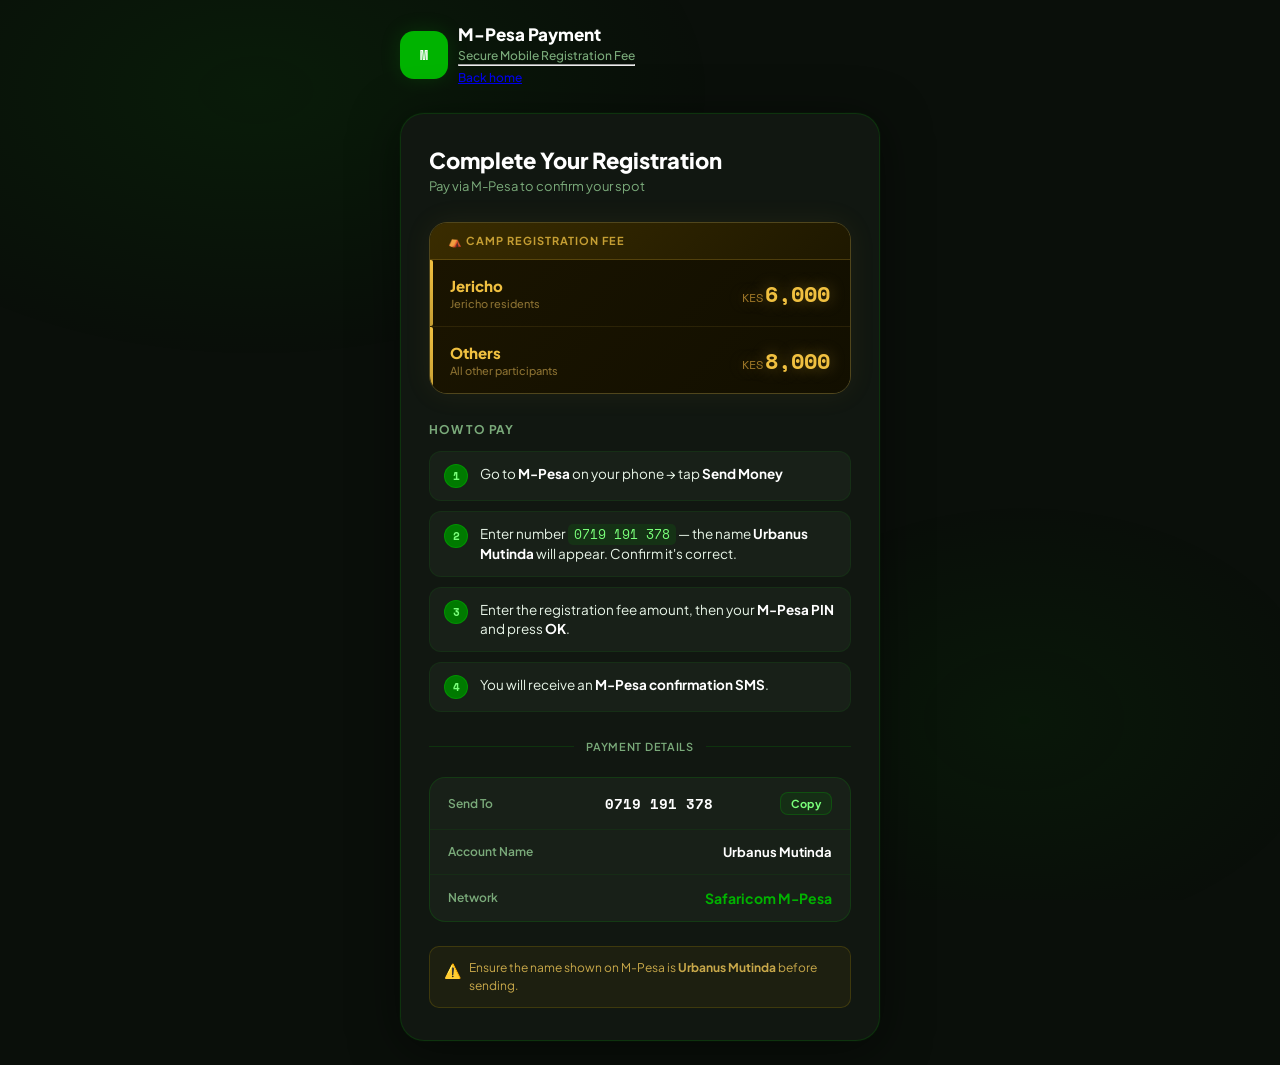
==== registration-payment (1).html @ 1bc33353 "adding conuntdown" ====
<!DOCTYPE html>
<html lang="en">
<head>
<meta charset="UTF-8">
<meta name="viewport" content="width=device-width, initial-scale=1.0">
<title>Registration Payment – M-Pesa</title>
<link href="https://fonts.googleapis.com/css2?family=Plus+Jakarta+Sans:wght@400;500;600;700;800&family=Space+Mono:wght@400;700&display=swap" rel="stylesheet">
<style>
  :root {
    --green: #00b300;
    --green-light: #00d900;
    --green-dark: #007a00;
    --green-glow: rgba(0,179,0,0.18);
    --bg: #0a0f0a;
    --surface: #111711;
    --surface2: #182018;
    --border: rgba(0,179,0,0.18);
    --text: #e8f5e8;
    --muted: #7aaa7a;
    --white: #ffffff;
  }

  *, *::before, *::after { box-sizing: border-box; margin: 0; padding: 0; }

  body {
    font-family: 'Plus Jakarta Sans', sans-serif;
    background: var(--bg);
    color: var(--text);
    min-height: 100vh;
    display: flex;
    align-items: center;
    justify-content: center;
    padding: 24px 16px;
    position: relative;
    overflow-x: hidden;
  }

  body::before {
    content: '';
    position: fixed;
    inset: 0;
    background:
      radial-gradient(ellipse 60% 50% at 20% 10%, rgba(0,179,0,0.08) 0%, transparent 60%),
      radial-gradient(ellipse 40% 40% at 80% 80%, rgba(0,100,0,0.1) 0%, transparent 60%);
    pointer-events: none;
  }

  .container {
    width: 100%;
    max-width: 480px;
    position: relative;
    z-index: 1;
  }

  /* Header badge */
  .mpesa-badge {
    display: flex;
    align-items: center;
    gap: 10px;
    margin-bottom: 28px;
    animation: fadeDown 0.5s ease both;
  }
  .mpesa-logo {
    width: 48px; height: 48px;
    background: var(--green);
    border-radius: 14px;
    display: flex; align-items: center; justify-content: center;
    font-family: 'Space Mono', monospace;
    font-weight: 700;
    font-size: 13px;
    color: #fff;
    letter-spacing: -0.5px;
    box-shadow: 0 0 20px var(--green-glow);
  }
  .mpesa-label { line-height: 1.2; }
  .mpesa-label strong { display: block; font-size: 17px; font-weight: 800; color: var(--white); }
  .mpesa-label span { font-size: 12px; color: var(--muted); font-weight: 500; }

  /* Card */
  .card {
    background: var(--surface);
    border: 1px solid var(--border);
    border-radius: 24px;
    padding: 32px 28px;
    box-shadow: 0 8px 48px rgba(0,0,0,0.5), 0 0 0 1px rgba(0,179,0,0.05);
    animation: fadeUp 0.55s ease both 0.1s;
  }

  .card-title {
    font-size: 22px;
    font-weight: 800;
    color: var(--white);
    margin-bottom: 4px;
  }
  .card-sub {
    font-size: 13px;
    color: var(--muted);
    margin-bottom: 28px;
  }

  /* Camp fee box */
  .fee-box {
    border-radius: 18px;
    overflow: hidden;
    margin-bottom: 28px;
    border: 1px solid rgba(197,158,51,0.35);
    box-shadow: 0 0 28px rgba(197,158,51,0.08);
  }
  .fee-box-header {
    background: linear-gradient(135deg, #3a2c00, #1e1800);
    padding: 11px 18px;
    display: flex;
    align-items: center;
    gap: 8px;
    border-bottom: 1px solid rgba(197,158,51,0.25);
  }
  .fee-box-header span {
    font-size: 11px;
    font-weight: 700;
    color: #c59e33;
    text-transform: uppercase;
    letter-spacing: 1px;
  }
  .fee-row {
    display: flex;
    align-items: center;
    justify-content: space-between;
    padding: 16px 20px;
    background: linear-gradient(135deg, #1a1400, #120f00);
    border-bottom: 1px solid rgba(197,158,51,0.12);
    position: relative;
    overflow: hidden;
    transition: background 0.2s;
  }
  .fee-row:last-child { border-bottom: none; }
  .fee-row::before {
    content: '';
    position: absolute;
    left: 0; top: 0; bottom: 0;
    width: 3px;
    background: linear-gradient(180deg, #f0c040, #c59e33);
    border-radius: 0 2px 2px 0;
  }
  .fee-row-left { display: flex; flex-direction: column; gap: 2px; }
  .fee-row-name {
    font-size: 15px;
    font-weight: 800;
    color: #f0c040;
  }
  .fee-row-desc {
    font-size: 11px;
    color: #8a7030;
    font-weight: 500;
  }
  .fee-row-amount {
    font-family: 'Space Mono', monospace;
    font-size: 22px;
    font-weight: 700;
    color: #f0c040;
    text-shadow: 0 0 16px rgba(240,192,64,0.35);
  }
  .fee-row-amount span {
    font-size: 12px;
    color: #a07828;
    font-weight: 400;
    margin-right: 2px;
  }

  /* Steps */
  .steps-title {
    font-size: 12px;
    font-weight: 700;
    color: var(--muted);
    text-transform: uppercase;
    letter-spacing: 0.8px;
    margin-bottom: 14px;
  }
  .steps { display: flex; flex-direction: column; gap: 10px; margin-bottom: 28px; }
  .step {
    display: flex;
    gap: 12px;
    align-items: flex-start;
    padding: 12px 14px;
    background: var(--surface2);
    border: 1px solid rgba(0,179,0,0.1);
    border-radius: 12px;
    transition: border-color 0.2s;
  }
  .step:hover { border-color: rgba(0,179,0,0.3); }
  .step-num {
    width: 24px; height: 24px; flex-shrink: 0;
    background: var(--green-dark);
    border: 1px solid rgba(0,255,0,0.2);
    border-radius: 50%;
    display: flex; align-items: center; justify-content: center;
    font-family: 'Space Mono', monospace;
    font-size: 11px; font-weight: 700;
    color: #7aff7a;
  }
  .step-text { font-size: 13.5px; color: var(--text); line-height: 1.45; }
  .step-text strong { color: var(--white); font-weight: 700; }
  .step-text code {
    font-family: 'Space Mono', monospace;
    background: rgba(0,179,0,0.12);
    color: #7aff7a;
    padding: 1px 6px;
    border-radius: 5px;
    font-size: 12.5px;
  }

  /* Divider */
  .divider {
    display: flex; align-items: center; gap: 12px;
    margin: 24px 0;
    font-size: 11px; color: var(--muted); font-weight: 600; text-transform: uppercase; letter-spacing: 0.7px;
  }
  .divider::before, .divider::after {
    content: ''; flex: 1; height: 1px; background: var(--border);
  }

  /* Paybill box */
  .paybill-box {
    background: var(--surface2);
    border: 1px solid var(--border);
    border-radius: 16px;
    overflow: hidden;
    margin-bottom: 24px;
  }
  .paybill-row {
    display: flex;
    align-items: center;
    justify-content: space-between;
    padding: 14px 18px;
    border-bottom: 1px solid rgba(0,179,0,0.08);
    gap: 12px;
  }
  .paybill-row:last-child { border-bottom: none; }
  .paybill-row-label { font-size: 12px; color: var(--muted); font-weight: 600; min-width: 90px; }
  .paybill-row-value {
    font-family: 'Space Mono', monospace;
    font-size: 14px;
    font-weight: 700;
    color: var(--white);
    text-align: right;
  }
  .copy-btn {
    background: rgba(0,179,0,0.1);
    border: 1px solid rgba(0,179,0,0.25);
    color: #7aff7a;
    font-size: 11px;
    font-weight: 700;
    padding: 4px 10px;
    border-radius: 8px;
    cursor: pointer;
    font-family: 'Plus Jakarta Sans', sans-serif;
    transition: all 0.15s;
    letter-spacing: 0.3px;
    white-space: nowrap;
  }
  .copy-btn:hover { background: rgba(0,179,0,0.2); }
  .copy-btn.copied { color: #fff; background: var(--green); border-color: var(--green); }

  /* Confirm button */
  .confirm-btn {
    width: 100%;
    padding: 16px;
    background: linear-gradient(135deg, var(--green), var(--green-dark));
    border: none;
    border-radius: 14px;
    color: #fff;
    font-family: 'Plus Jakarta Sans', sans-serif;
    font-size: 15px;
    font-weight: 800;
    cursor: pointer;
    letter-spacing: 0.3px;
    transition: all 0.2s;
    box-shadow: 0 4px 24px rgba(0,179,0,0.3);
    position: relative;
    overflow: hidden;
  }
  .confirm-btn::after {
    content: '';
    position: absolute;
    inset: 0;
    background: linear-gradient(180deg, rgba(255,255,255,0.1), transparent);
    pointer-events: none;
  }
  .confirm-btn:hover { transform: translateY(-1px); box-shadow: 0 6px 32px rgba(0,179,0,0.45); }
  .confirm-btn:active { transform: translateY(0); }

  /* Note */
  .note {
    margin-top: 16px;
    display: flex;
    gap: 8px;
    align-items: flex-start;
    padding: 12px 14px;
    background: rgba(255,200,0,0.05);
    border: 1px solid rgba(255,200,0,0.15);
    border-radius: 10px;
    font-size: 12px;
    color: #c8a84a;
    line-height: 1.5;
  }
  .note-icon { flex-shrink: 0; font-size: 14px; margin-top: 1px; }

  /* Modal overlay */
  .overlay {
    display: none;
    position: fixed; inset: 0;
    background: rgba(0,0,0,0.75);
    z-index: 100;
    align-items: center;
    justify-content: center;
    padding: 24px;
    backdrop-filter: blur(4px);
  }
  .overlay.show { display: flex; }
  .modal {
    background: var(--surface);
    border: 1px solid var(--border);
    border-radius: 24px;
    padding: 36px 28px;
    max-width: 380px;
    width: 100%;
    text-align: center;
    animation: popIn 0.3s cubic-bezier(0.34,1.56,0.64,1) both;
  }
  .modal-icon {
    width: 64px; height: 64px;
    background: rgba(0,179,0,0.12);
    border: 2px solid var(--green);
    border-radius: 50%;
    display: flex; align-items: center; justify-content: center;
    font-size: 28px;
    margin: 0 auto 20px;
  }
  .modal h2 { font-size: 20px; font-weight: 800; color: var(--white); margin-bottom: 8px; }
  .modal p { font-size: 13.5px; color: var(--muted); line-height: 1.6; margin-bottom: 24px; }
  .modal-close {
    width: 100%;
    padding: 14px;
    background: var(--green);
    border: none;
    border-radius: 12px;
    color: #fff;
    font-family: 'Plus Jakarta Sans', sans-serif;
    font-size: 14px;
    font-weight: 700;
    cursor: pointer;
  }

  @keyframes fadeDown { from { opacity:0; transform:translateY(-14px); } to { opacity:1; transform:none; } }
  @keyframes fadeUp   { from { opacity:0; transform:translateY(18px);  } to { opacity:1; transform:none; } }
  @keyframes popIn    { from { opacity:0; transform:scale(0.85); }       to { opacity:1; transform:scale(1); } }
</style>
</head>
<body>


<div class="container">
  <div class="mpesa-badge">
    <div class="mpesa-logo">M</div>
    <div class="mpesa-label">
      <strong>M-Pesa Payment</strong>
      <span>Secure Mobile Registration Fee</span> 
      <br><hr>
      <span><a href="index.html">Back home</a></span>
    </div>
  </div>

  <div class="card">
    <div class="card-title">Complete Your Registration</div>
    <div class="card-sub">Pay via M-Pesa to confirm your spot</div>

    <div class="fee-box">
      <div class="fee-box-header">
        <span>⛺ Camp Registration Fee</span>
      </div>
      <div class="fee-row">
        <div class="fee-row-left">
          <div class="fee-row-name">Jericho</div>
          <div class="fee-row-desc">Jericho residents</div>
        </div>
        <div class="fee-row-amount"><span>KES</span>6,000</div>
      </div>
      <div class="fee-row">
        <div class="fee-row-left">
          <div class="fee-row-name">Others</div>
          <div class="fee-row-desc">All other participants</div>
        </div>
        <div class="fee-row-amount"><span>KES</span>8,000</div>
      </div>
    </div>

    <div class="steps-title">How to Pay</div>
    <div class="steps">
      <div class="step">
        <div class="step-num">1</div>
        <div class="step-text">Go to <strong>M-Pesa</strong> on your phone → tap <strong>Send Money</strong></div>
      </div>
      <div class="step">
        <div class="step-num">2</div>
        <div class="step-text">Enter number <code>0719 191 378</code> — the name <strong>Urbanus Mutinda</strong> will appear. Confirm it's correct.</div>
      </div>
      <div class="step">
        <div class="step-num">3</div>
        <div class="step-text">Enter the registration fee amount, then your <strong>M-Pesa PIN</strong> and press <strong>OK</strong>.</div>
      </div>
      <div class="step">
        <div class="step-num">4</div>
        <div class="step-text">You will receive an <strong>M-Pesa confirmation SMS</strong>. </div>
      </div>
    </div>

    <div class="divider">Payment Details</div>

    <div class="paybill-box">
      <div class="paybill-row">
        <span class="paybill-row-label">Send To</span>
        <span class="paybill-row-value">0719 191 378</span>
        <button class="copy-btn" onclick="copyText(this, '0719191378')">Copy</button>
      </div>
      <div class="paybill-row">
        <span class="paybill-row-label">Account Name</span>
        <span class="paybill-row-value" style="font-family:'Plus Jakarta Sans',sans-serif;font-size:13px;">Urbanus Mutinda</span>
      </div>
      <div class="paybill-row">
        <span class="paybill-row-label">Network</span>
        <span class="paybill-row-value" style="color:var(--green);font-family:'Plus Jakarta Sans',sans-serif;">Safaricom M-Pesa</span>
      </div>
    </div>

    <div class="note">
      <span class="note-icon">⚠️</span>
      <span>Ensure the name shown on M-Pesa is <strong>Urbanus Mutinda</strong> before sending.</span>
    </div>
  </div>
</div>

<!-- Success modal -->
<div class="overlay" id="successOverlay">
  <div class="modal">
    <div class="modal-icon">✓</div>
    <h2>Payment Confirmed!</h2>
    <p>Your payment has been received. Your registration is now complete. Check your email for a confirmation receipt.</p>
    <button class="modal-close" onclick="closeModal()">Done</button>
  </div>
</div>

<script>
  function copyText(btn, text) {
    navigator.clipboard.writeText(text).then(() => {
      btn.textContent = 'Copied!';
      btn.classList.add('copied');
      setTimeout(() => { btn.textContent = 'Copy'; btn.classList.remove('copied'); }, 2000);
    }).catch(() => {
      // fallback
      const el = document.createElement('textarea');
      el.value = text;
      document.body.appendChild(el);
      el.select();
      document.execCommand('copy');
      document.body.removeChild(el);
      btn.textContent = 'Copied!';
      btn.classList.add('copied');
      setTimeout(() => { btn.textContent = 'Copy'; btn.classList.remove('copied'); }, 2000);
    });
  }

  function confirmPayment() {
    document.getElementById('successOverlay').classList.add('show');
  }

  function closeModal() {
    document.getElementById('successOverlay').classList.remove('show');
  }
</script>
</body>
</html>
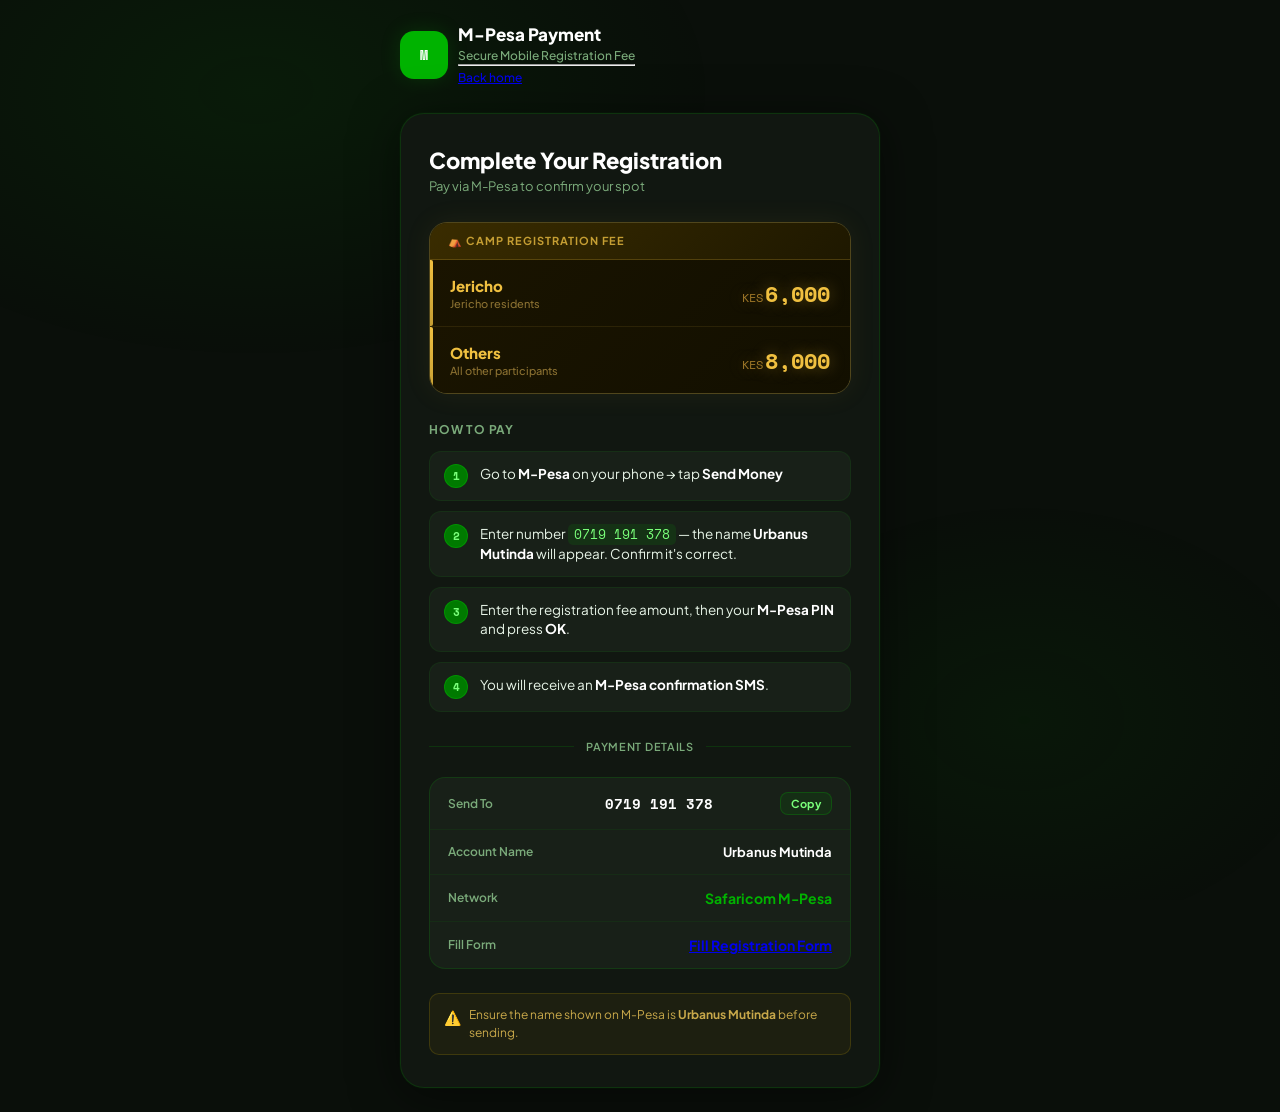
==== commit d960fbb0: "adding a google forms to the payment section" ====
--- a/registration-payment (1).html
+++ b/registration-payment (1).html
@@ -429,6 +429,10 @@
         <span class="paybill-row-label">Network</span>
         <span class="paybill-row-value" style="color:var(--green);font-family:'Plus Jakarta Sans',sans-serif;">Safaricom M-Pesa</span>
       </div>
+      <div class="paybill-row">
+        <span class="paybill-row-label">Fill Form</span>
+        <span class="paybill-row-value" style="color:var(--green);font-family:'Plus Jakarta Sans',sans-serif;"><a href="https://forms.gle/X6wmBNoNGX44U3Va6" target="_blank">Fill Registration Form</a></span>
+      </div>
     </div>
 
     <div class="note">
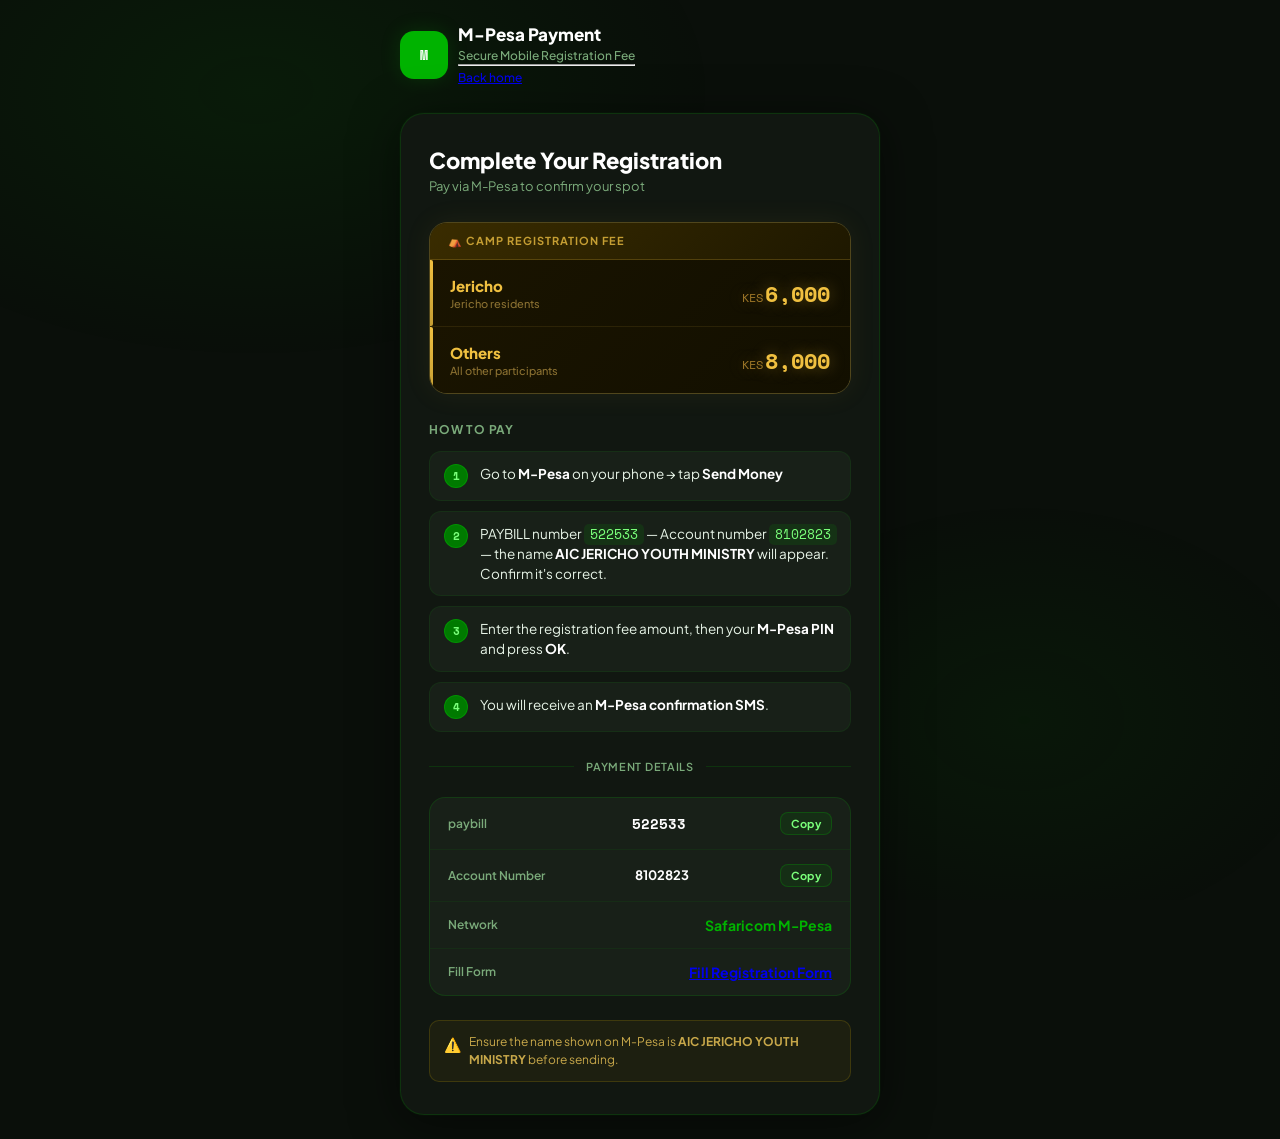
==== commit 60850111: "addind of paybill and account number" ====
--- a/registration-payment (1).html
+++ b/registration-payment (1).html
@@ -401,7 +401,7 @@
       </div>
       <div class="step">
         <div class="step-num">2</div>
-        <div class="step-text">Enter number <code>0719 191 378</code> — the name <strong>Urbanus Mutinda</strong> will appear. Confirm it's correct.</div>
+        <div class="step-text">PAYBILL number <code>522533</code> — Account number  <code>8102823 </code> — the name <strong>AIC JERICHO YOUTH MINISTRY</strong> will appear. Confirm it's correct.</div>
       </div>
       <div class="step">
         <div class="step-num">3</div>
@@ -417,13 +417,14 @@
 
     <div class="paybill-box">
       <div class="paybill-row">
-        <span class="paybill-row-label">Send To</span>
-        <span class="paybill-row-value">0719 191 378</span>
-        <button class="copy-btn" onclick="copyText(this, '0719191378')">Copy</button>
+        <span class="paybill-row-label">paybill </span>
+        <span class="paybill-row-value">522533</span>
+        <button class="copy-btn" onclick="copyText(this, '522533')">Copy</button>
       </div>
       <div class="paybill-row">
-        <span class="paybill-row-label">Account Name</span>
-        <span class="paybill-row-value" style="font-family:'Plus Jakarta Sans',sans-serif;font-size:13px;">Urbanus Mutinda</span>
+        <span class="paybill-row-label">Account Number</span>
+        <span class="paybill-row-value" style="font-family:'Plus Jakarta Sans',sans-serif;font-size:13px;">8102823</span>
+        <button class="copy-btn" onclick="copyText(this, '8102823')">Copy</button>
       </div>
       <div class="paybill-row">
         <span class="paybill-row-label">Network</span>
@@ -437,7 +438,7 @@
 
     <div class="note">
       <span class="note-icon">⚠️</span>
-      <span>Ensure the name shown on M-Pesa is <strong>Urbanus Mutinda</strong> before sending.</span>
+      <span>Ensure the name shown on M-Pesa is <strong>AIC JERICHO YOUTH MINISTRY</strong> before sending.</span>
     </div>
   </div>
 </div>
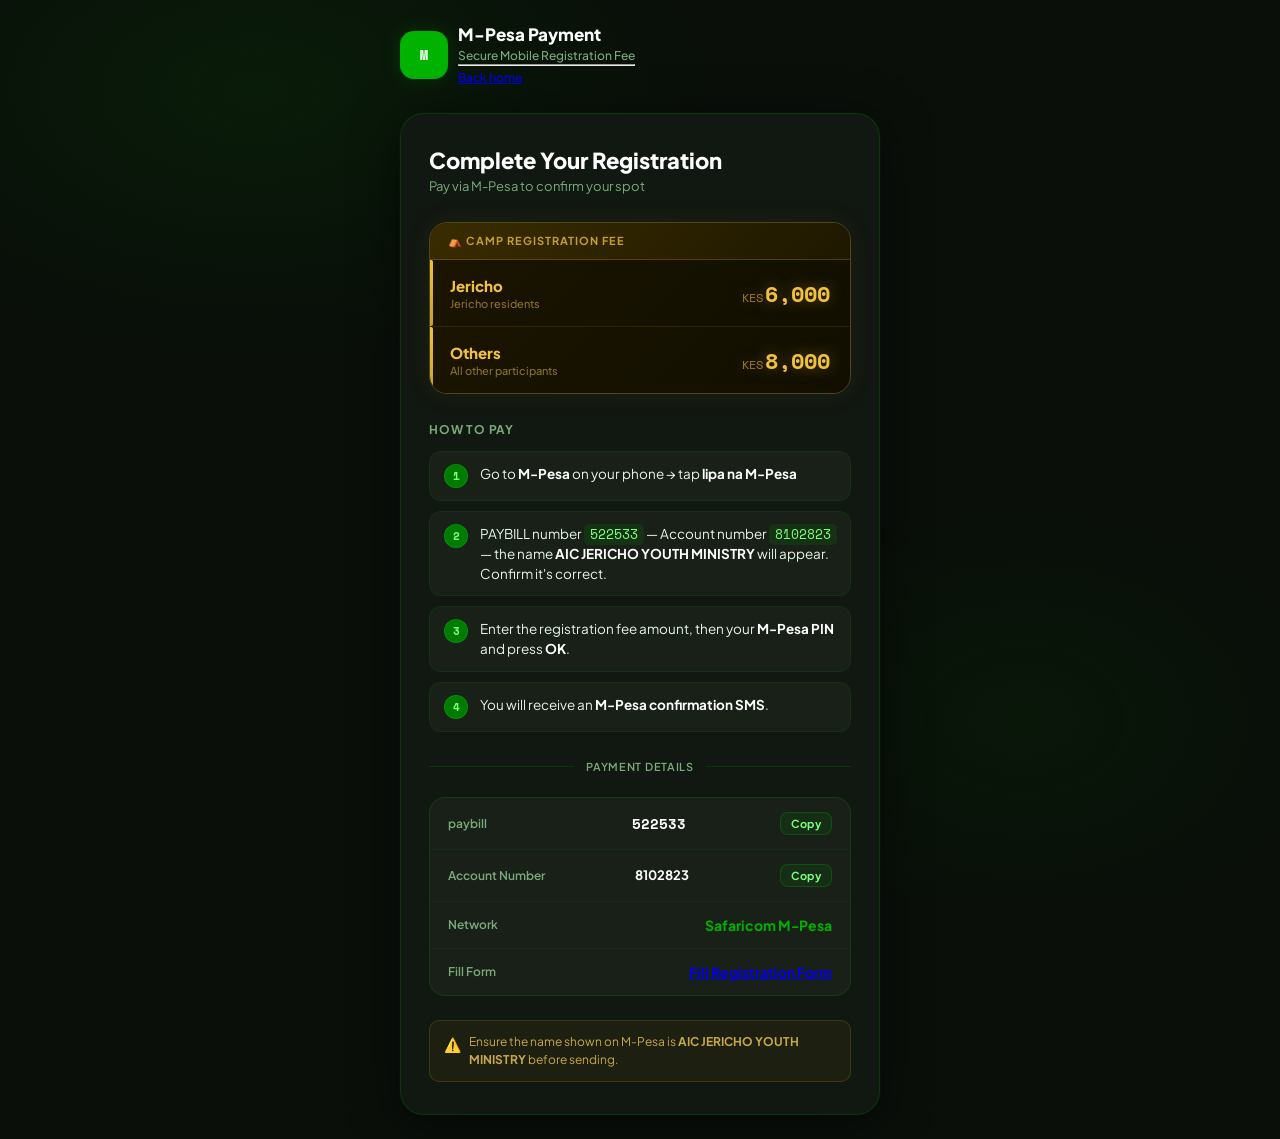
==== commit 25a8b17d: "paybill" ====
--- a/registration-payment (1).html
+++ b/registration-payment (1).html
@@ -397,7 +397,7 @@
     <div class="steps">
       <div class="step">
         <div class="step-num">1</div>
-        <div class="step-text">Go to <strong>M-Pesa</strong> on your phone → tap <strong>Send Money</strong></div>
+        <div class="step-text">Go to <strong>M-Pesa</strong> on your phone → tap <strong>lipa na M-Pesa</strong></div>
       </div>
       <div class="step">
         <div class="step-num">2</div>
